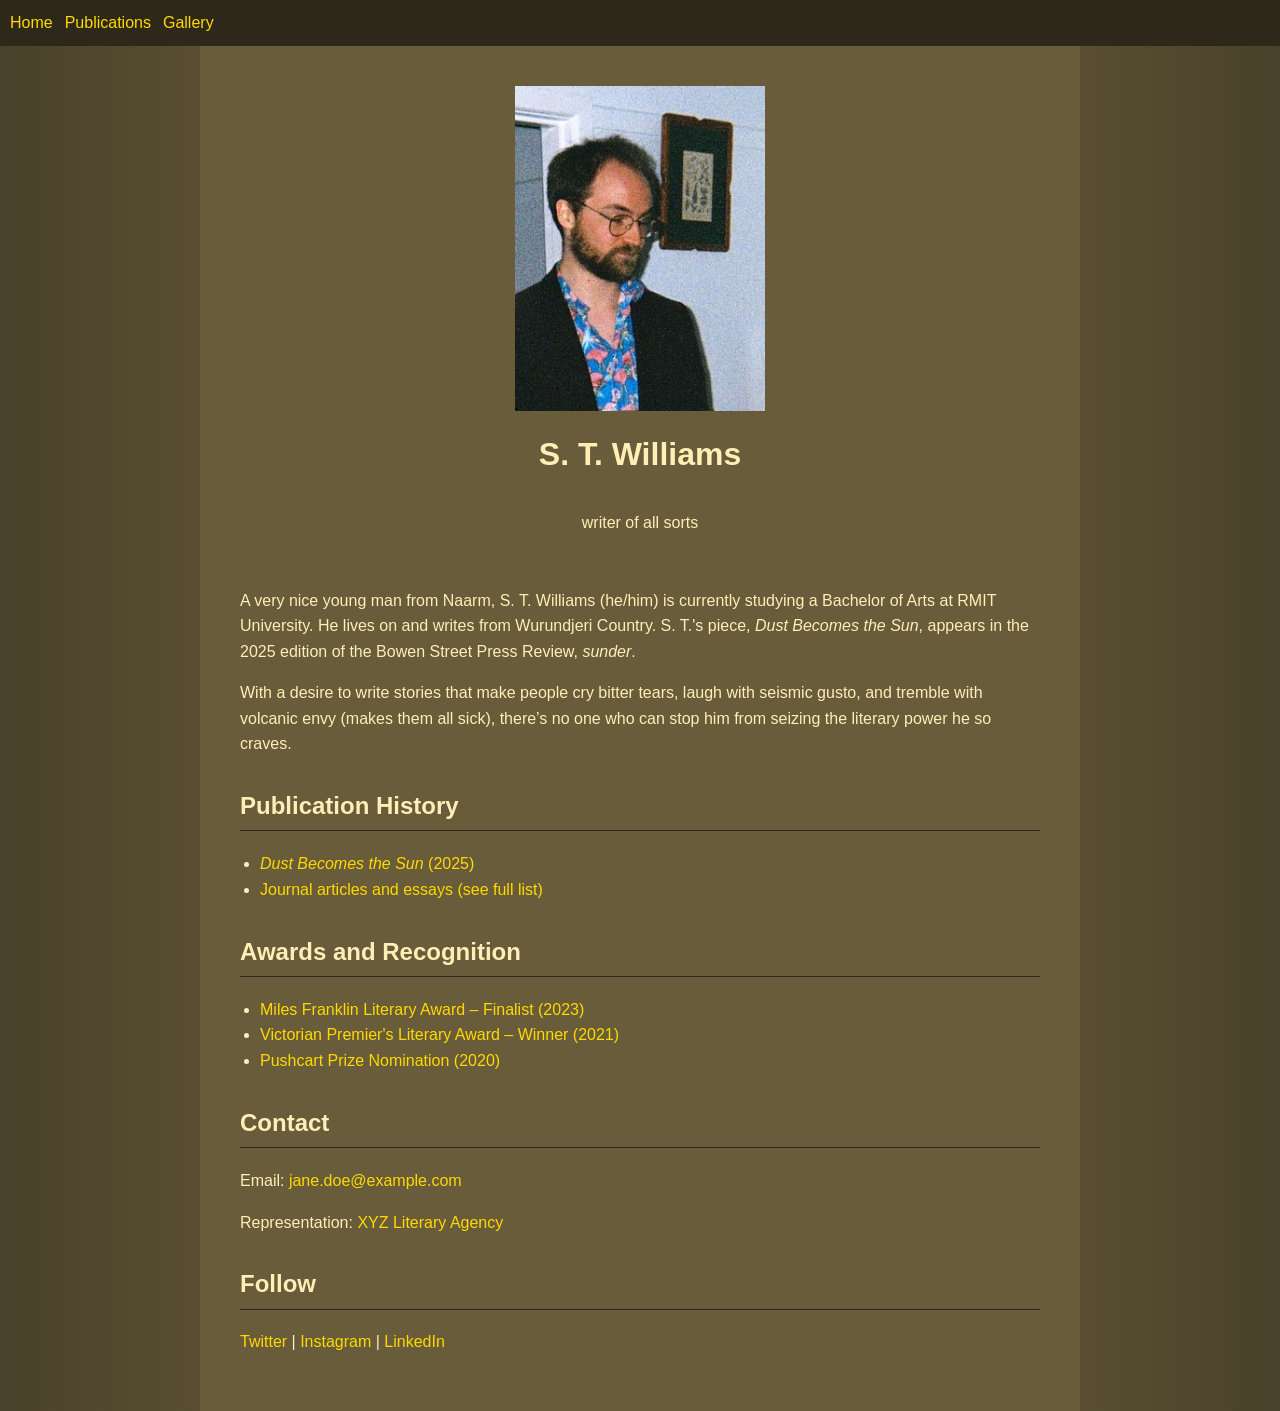
==== index.html @ f8585116 "first changes" ====
<!DOCTYPE html>
<html lang="en">
  <head>
    <meta charset="UTF-8" />
    <meta name="viewport" content="width=device-width, initial-scale=1.0" />
    <!-- import fonts here -->

    <title>S. T. Williams | Writer</title>
    <link rel="stylesheet" href="./style.css" />
  </head>
  
  <body>
      <!-- menu header -->
    <div id="header-placeholder"></div>
    <!-- load header -->
    <script>
      fetch("header.html")
        .then((res) => res.text())
        .then((html) => {
          document.getElementById("header-placeholder").innerHTML = html;
        });
    </script>

    <div class="container">
      <header>
        <!-- edit author headshot below -->
        <img
          src="./img/authorprofile.jpg"
          alt="Author Headshot"
        />
        <h1>S. T. Williams</h1>
        <p>writer of all sorts</p>
      </header>

      <section class="bio">
        <!-- edit author bio below -->
        <p>
          A very nice young man from Naarm, S. T. Williams (he/him) is currently studying a Bachelor of Arts at RMIT University. He lives on and writes from Wurundjeri Country. S. T.'s piece, <em>Dust Becomes the Sun</em>, appears in the 2025 edition of the Bowen Street Press Review, <em>sunder</em>.
        </p>
        <p>
          With a desire to write stories that make people cry bitter tears, laugh with seismic gusto, and tremble with volcanic envy (makes them all sick), there’s no one who can stop him from seizing the literary power he so craves.
        </p>
      </section>

      <section class="publications">
        <h2>Publication History</h2>
        <!-- edit author publications below, creating new list items -->
        <ul>
          <li><a href="#"><em>Dust Becomes the Sun</em> (2025)</a></li>
          <li>
            <a href="./publications.html"
              >Journal articles and essays (see full list)</a
            >
          </li>
        </ul>
      </section>

      <section class="awards">
        <h2>Awards and Recognition</h2>
        <ul>
          <li>
            <a href="#">Miles Franklin Literary Award – Finalist (2023)</a>
          </li>
          <li>
            <a href="#">Victorian Premier's Literary Award – Winner (2021)</a>
          </li>
          <li><a href="#">Pushcart Prize Nomination (2020)</a></li>
        </ul>
      </section>

      <section class="contact">
        <h2>Contact</h2>
        <p>
          Email: <a href="mailto:jane.doe@example.com">jane.doe@example.com</a>
        </p>
        <p>Representation: <a href="#">XYZ Literary Agency</a></p>
      </section>

      <section class="socials">
        <h2>Follow</h2>
        <p>
          <a href="https://twitter.com/janedoe">Twitter</a> |
          <a href="https://instagram.com/janedoe">Instagram</a> |
          <a href="https://linkedin.com/in/janedoe">LinkedIn</a>
        </p>
      </section>
    </div>
  </body>
</html>
---- style.css ----
/* make comments within this syntax */

body {
  font-family: Arial, sans-serif;
  line-height: 1.6;
  margin: 0;
  padding: 0;
  background:linear-gradient(to right, #4A412A, #685C3B, #685C3B, #4A412A);
  color: #ffeeb6;
}
.container {
  max-width: 800px;
  margin: auto;
  padding: 40px;
  background-color:#685C3B;
}
header {
  text-align: center;
  padding-bottom: 20px;
}
header img {
  width: 250px;
}
h1 {
  margin: 10px 0 5px;
  text-align: center;
  margin-bottom: 30px;
}
h2 {
  color: #ffeeb6;
  border-bottom: 1px solid #2E281A;
  padding-bottom: 5px;
  margin-top: 30px;
}
ul {
  padding-left: 20px;
}
a {
  color: #ffd900;
  text-decoration: none;
}
a:hover {
  text-decoration: underline;
}
.contact,
.socials {
  margin-top: 30px;
}

/* styling for publications.html */
.container2 {
  max-width: 1000px;
  margin: auto;
  padding: 20px;
  background-color: #ffffff;
}
.article-grid {
  display: grid;
  grid-template-columns: repeat(auto-fit, minmax(280px, 1fr));
  gap: 20px;
}
.article-card {
  background: #fdfdfd;
  border: 1px solid #dddddd;
  border-radius: 8px;
  overflow: hidden;
  transition: transform 0.3s ease;
}
.article-card:hover {
  transform: scale(1.02);
}
.article-image {
  width: 100%;
  height: 180px;
  object-fit: cover;
}
.article-content {
  padding: 15px;
}
.article-title {
  font-size: 1.1em;
  margin: 0 0 10px;
}
.article-title a {
  text-decoration: none;
  color: #ffd000;
}
.article-title a:hover {
  text-decoration: underline;
}
.journal-name {
  color: #666666;
  font-size: 0.95em;
}

/* styling for header.html */
.navbar {
  width: 100%;
  background-color: #2E281A;
  color: white;
  padding: 10px 10px;
}
.navbar nav {
  display: flex;
  flex-wrap: wrap;
  gap: 0.75rem;
}
.navbar nav a:hover {
  text-decoration: underline;
}
.spacer {
  height: 20px;
}
    .gallery {
      font-family: sans-serif;
      margin: 0;
      padding: 0;
      background-color: #f9f9f9;
      display: flex;
      flex-direction: column;
      align-items: center;
    }

    .feature-box {
      display: flex;
      flex-direction: column;
      align-items: center;
      background: white;
      box-shadow: 0 2px 10px rgba(0, 0, 0, 0.1);
      border-radius: 1rem;
      max-width: 800px;
      padding: 2rem;
      margin: 2rem;
      text-align: center;
    }
    .feature-box img {
      width: 100%;
      max-height: 400px;
      object-fit: cover;
      border-radius: 1rem;
      margin-bottom: 1.5rem;
    }
    .feature-box h2 {
      margin-bottom: 1rem;
    }
    .feature-box p {
      margin-bottom: 1rem;
    }
    .nav-buttons {
      display: flex;
      justify-content: space-between;
      width: 100%;
      max-width: 800px;
      margin-top: 1rem;
    }
    .nav-buttons button {
      background-color: #2E281A;
      color: white;
      border: none;
      padding: 0.75rem 1.5rem;
      border-radius: 0.5rem;
      cursor: pointer;
    }
    .nav-buttons button:hover {
      background-color: #2E281A;
    }
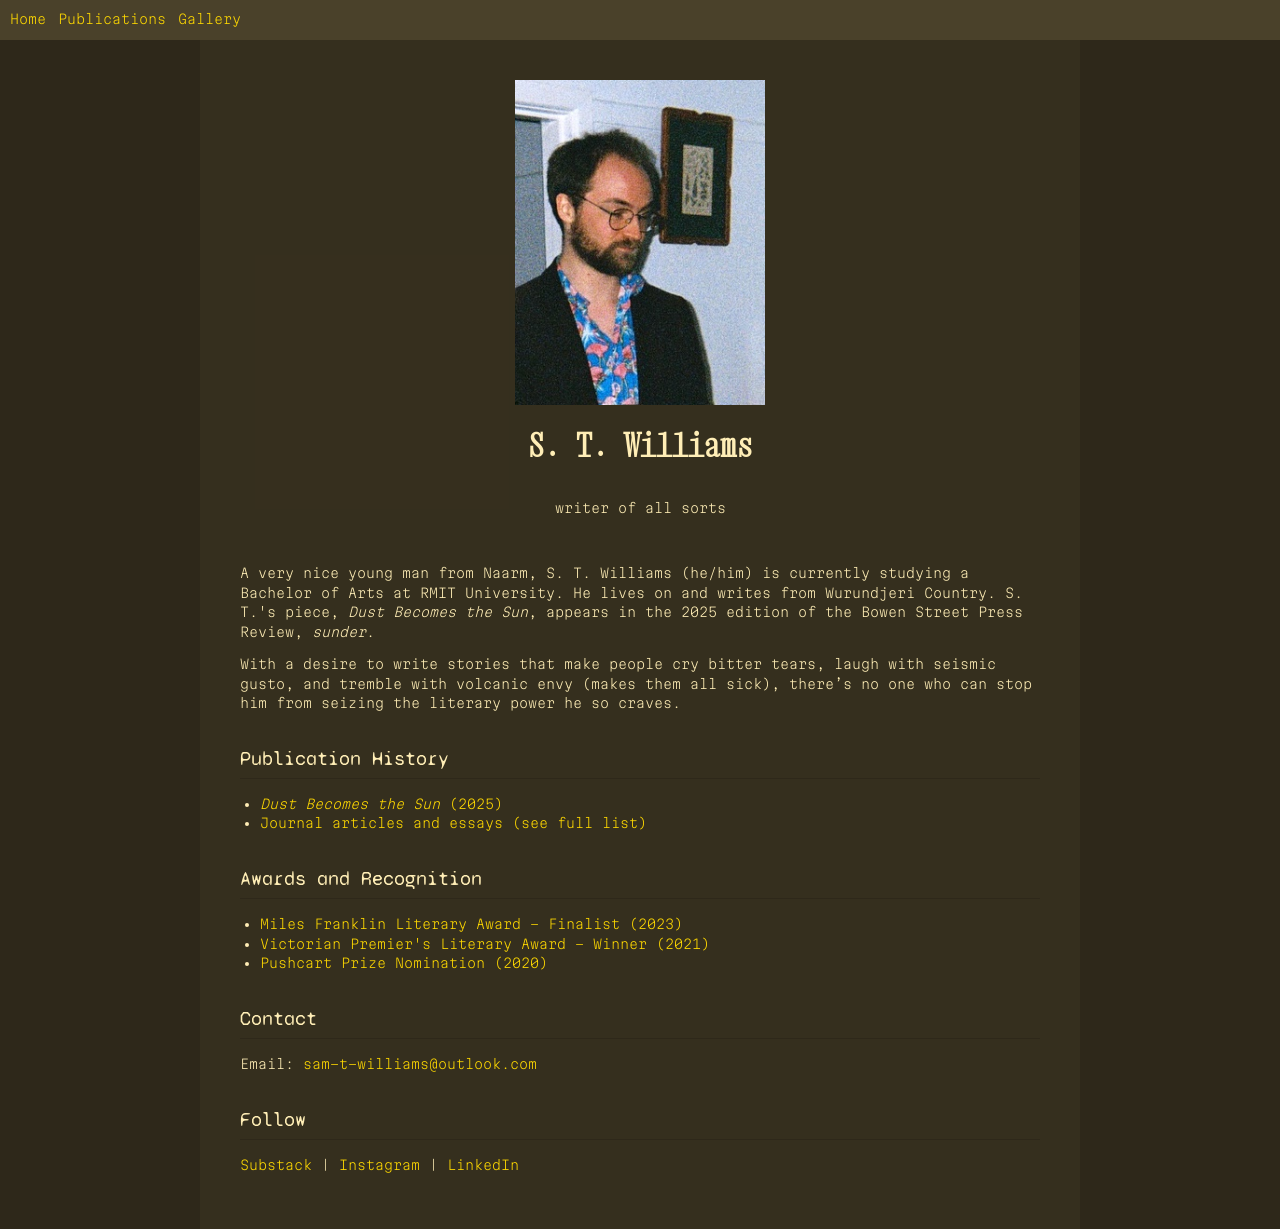
==== commit b2314738: "more little changes" ====
--- a/index.html
+++ b/index.html
@@ -4,7 +4,9 @@
     <meta charset="UTF-8" />
     <meta name="viewport" content="width=device-width, initial-scale=1.0" />
     <!-- import fonts here -->
-
+<link rel="preconnect" href="https://fonts.googleapis.com">
+<link rel="preconnect" href="https://fonts.gstatic.com" crossorigin>
+<link href="https://fonts.googleapis.com/css2?family=Martian+Mono:wght@100..800&family=Syne+Mono&family=Xanh+Mono:ital@0;1&display=swap" rel="stylesheet">
     <title>S. T. Williams | Writer</title>
     <link rel="stylesheet" href="./style.css" />
   </head>
@@ -71,15 +73,14 @@
       <section class="contact">
         <h2>Contact</h2>
         <p>
-          Email: <a href="mailto:jane.doe@example.com">jane.doe@example.com</a>
+          Email: <a href="mailto:sam-t-williams@outlook.com">sam-t-williams@outlook.com</a>
         </p>
-        <p>Representation: <a href="#">XYZ Literary Agency</a></p>
       </section>
 
       <section class="socials">
         <h2>Follow</h2>
         <p>
-          <a href="https://twitter.com/janedoe">Twitter</a> |
+          <a href="https://stwilly.substack.com">Substack</a> |
           <a href="https://instagram.com/janedoe">Instagram</a> |
           <a href="https://linkedin.com/in/janedoe">LinkedIn</a>
         </p>
--- a/style.css
+++ b/style.css
@@ -1,18 +1,20 @@
 /* make comments within this syntax */
 
 body {
-  font-family: Arial, sans-serif;
-  line-height: 1.6;
+  font-family: "Martian Mono", monospace;
+  font-size: small;
+  font-weight: 200;
+  line-height: 1.5;
   margin: 0;
   padding: 0;
-  background:linear-gradient(to right, #4A412A, #685C3B, #685C3B, #4A412A);
+  background-color:#2E281A;
   color: #ffeeb6;
 }
 .container {
   max-width: 800px;
   margin: auto;
   padding: 40px;
-  background-color:#685C3B;
+  background-color:#4a412a47;
 }
 header {
   text-align: center;
@@ -22,11 +24,17 @@
   width: 250px;
 }
 h1 {
+  font-family: "Xanh Mono", monospace;
+  font-size: xx-large;
+  font-weight: 1000;
   margin: 10px 0 5px;
   text-align: center;
   margin-bottom: 30px;
 }
 h2 {
+  font-family: "Syne Mono", monospace;
+  font-weight: 400;
+  font-style: normal;
   color: #ffeeb6;
   border-bottom: 1px solid #2E281A;
   padding-bottom: 5px;
@@ -96,7 +104,7 @@
 /* styling for header.html */
 .navbar {
   width: 100%;
-  background-color: #2E281A;
+  background-color: #4A412A;
   color: white;
   padding: 10px 10px;
 }
@@ -154,7 +162,7 @@
       margin-top: 1rem;
     }
     .nav-buttons button {
-      background-color: #2E281A;
+      background-color: #4A412A;
       color: white;
       border: none;
       padding: 0.75rem 1.5rem;
@@ -162,5 +170,5 @@
       cursor: pointer;
     }
     .nav-buttons button:hover {
-      background-color: #2E281A;
+      background-color: #4A412A;
     }
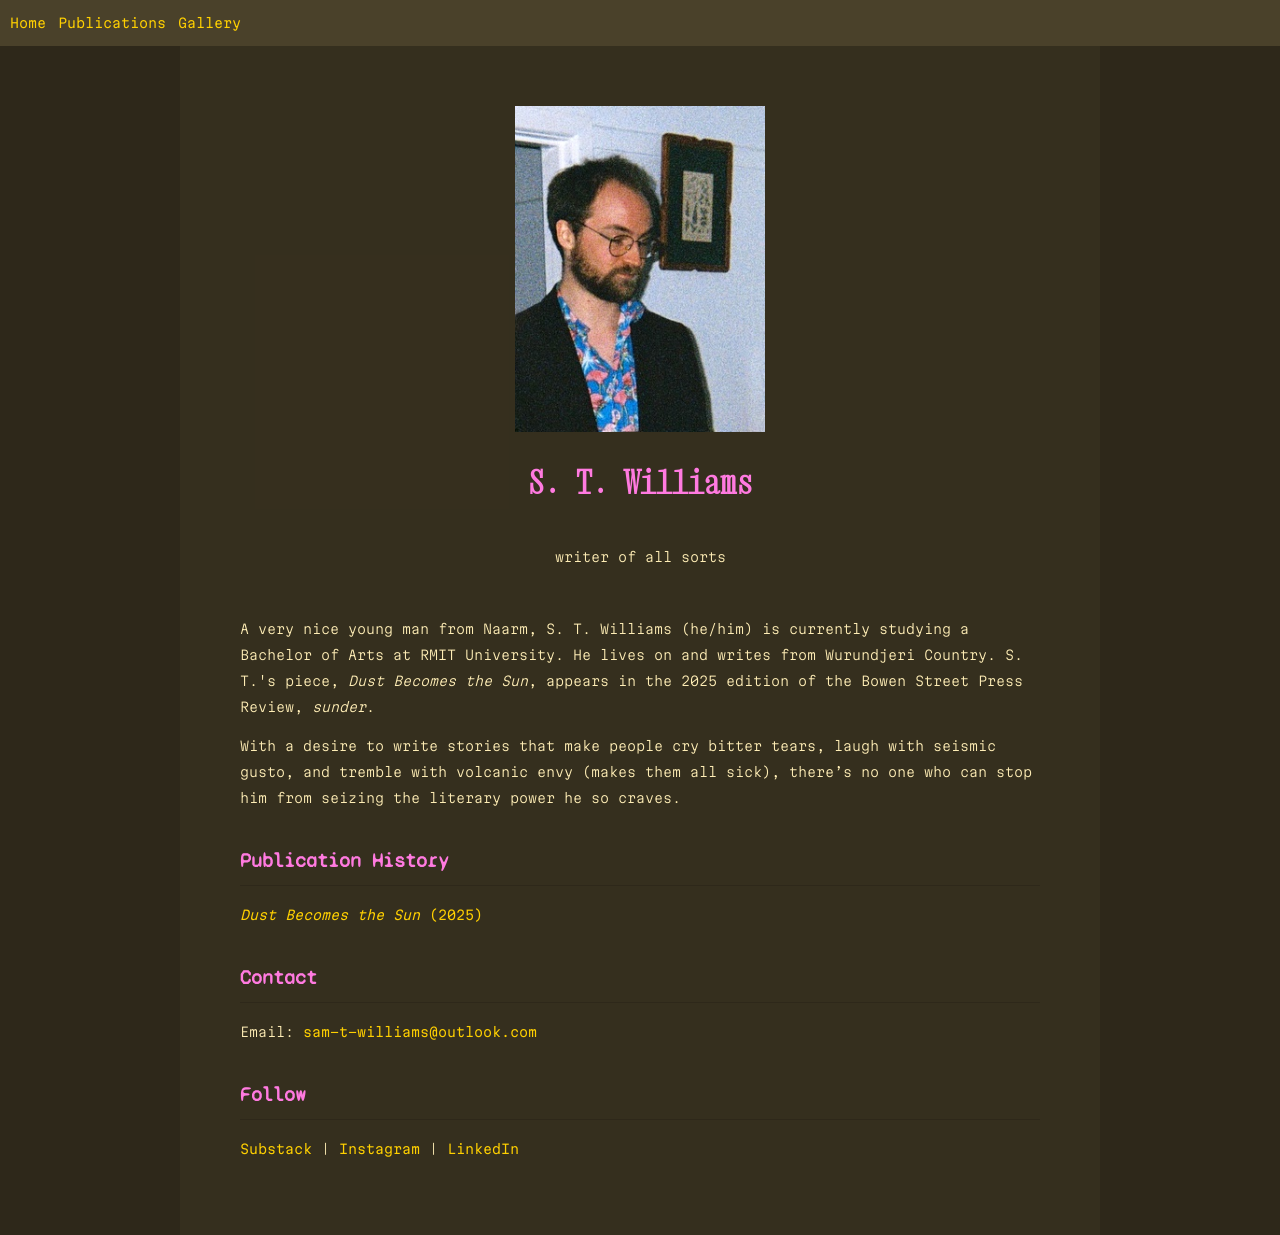
==== commit 300327fc: "awards, links" ====
--- a/index.html
+++ b/index.html
@@ -47,27 +47,7 @@
       <section class="publications">
         <h2>Publication History</h2>
         <!-- edit author publications below, creating new list items -->
-        <ul>
-          <li><a href="#"><em>Dust Becomes the Sun</em> (2025)</a></li>
-          <li>
-            <a href="./publications.html"
-              >Journal articles and essays (see full list)</a
-            >
-          </li>
-        </ul>
-      </section>
-
-      <section class="awards">
-        <h2>Awards and Recognition</h2>
-        <ul>
-          <li>
-            <a href="#">Miles Franklin Literary Award – Finalist (2023)</a>
-          </li>
-          <li>
-            <a href="#">Victorian Premier's Literary Award – Winner (2021)</a>
-          </li>
-          <li><a href="#">Pushcart Prize Nomination (2020)</a></li>
-        </ul>
+            <a href="https://bowenstreetpress.com/sunder/dust-becomes-the-sun"><em>Dust Becomes the Sun</em> (2025)</a>
       </section>
 
       <section class="contact">
@@ -81,8 +61,8 @@
         <h2>Follow</h2>
         <p>
           <a href="https://stwilly.substack.com">Substack</a> |
-          <a href="https://instagram.com/janedoe">Instagram</a> |
-          <a href="https://linkedin.com/in/janedoe">LinkedIn</a>
+          <a href="https://www.instagram.com/s.t.willy/">Instagram</a> |
+          <a href="https://www.linkedin.com/in/sam-williams-876824243/">LinkedIn</a>
         </p>
       </section>
     </div>
--- a/style.css
+++ b/style.css
@@ -3,8 +3,8 @@
 body {
   font-family: "Martian Mono", monospace;
   font-size: small;
-  font-weight: 200;
-  line-height: 1.5;
+  font-weight: 250;
+  line-height: 2.0;
   margin: 0;
   padding: 0;
   background-color:#2E281A;
@@ -13,7 +13,7 @@
 .container {
   max-width: 800px;
   margin: auto;
-  padding: 40px;
+  padding: 60px;
   background-color:#4a412a47;
 }
 header {
@@ -25,17 +25,18 @@
 }
 h1 {
   font-family: "Xanh Mono", monospace;
+  color: #ff7ae0;
   font-size: xx-large;
-  font-weight: 1000;
+  font-weight: 1400;
   margin: 10px 0 5px;
   text-align: center;
   margin-bottom: 30px;
 }
 h2 {
   font-family: "Syne Mono", monospace;
-  font-weight: 400;
+  font-weight: 600;
   font-style: normal;
-  color: #ffeeb6;
+  color: #ff7ae0;
   border-bottom: 1px solid #2E281A;
   padding-bottom: 5px;
   margin-top: 30px;
@@ -44,7 +45,8 @@
   padding-left: 20px;
 }
 a {
-  color: #ffd900;
+  color: #ffd000;
+  font-weight: 300;
   text-decoration: none;
 }
 a:hover {
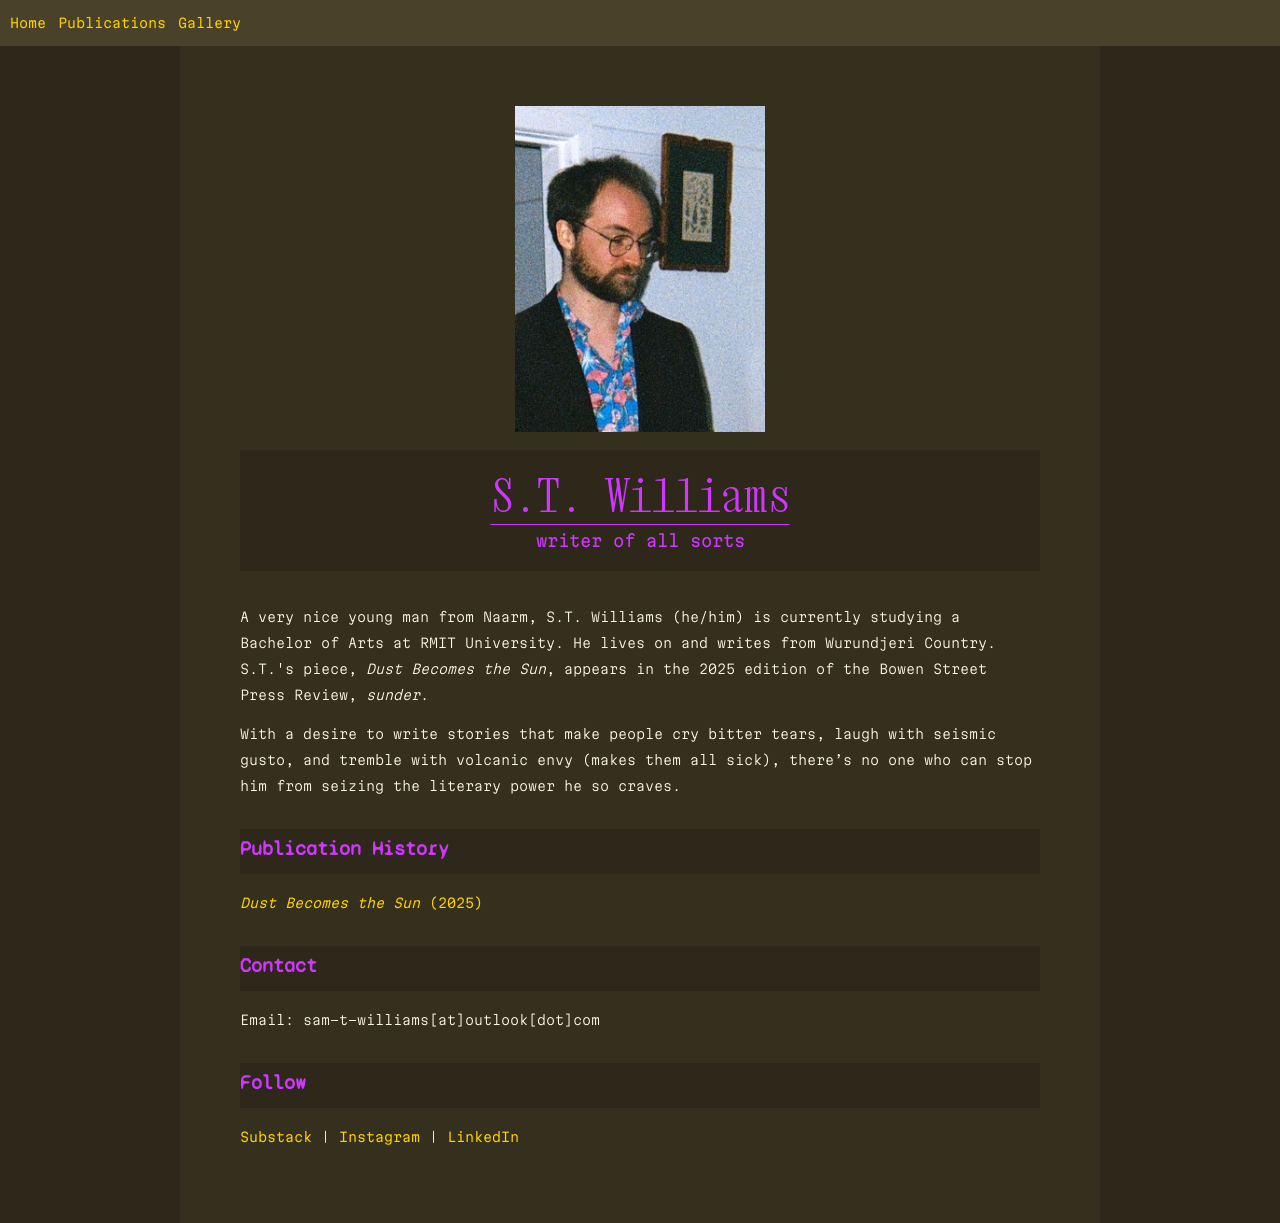
==== commit 4783d2f2: "changes 25 mar" ====
--- a/index.html
+++ b/index.html
@@ -30,14 +30,14 @@
           src="./img/authorprofile.jpg"
           alt="Author Headshot"
         />
-        <h1>S. T. Williams</h1>
-        <p>writer of all sorts</p>
+        <h1>S.T. Williams</h1>
+        <h3>writer of all sorts</h3>
       </header>
 
       <section class="bio">
         <!-- edit author bio below -->
         <p>
-          A very nice young man from Naarm, S. T. Williams (he/him) is currently studying a Bachelor of Arts at RMIT University. He lives on and writes from Wurundjeri Country. S. T.'s piece, <em>Dust Becomes the Sun</em>, appears in the 2025 edition of the Bowen Street Press Review, <em>sunder</em>.
+          A very nice young man from Naarm, S.T. Williams (he/him) is currently studying a Bachelor of Arts at RMIT University. He lives on and writes from Wurundjeri Country. S.T.'s piece, <em>Dust Becomes the Sun</em>, appears in the 2025 edition of the Bowen Street Press Review, <em>sunder</em>.
         </p>
         <p>
           With a desire to write stories that make people cry bitter tears, laugh with seismic gusto, and tremble with volcanic envy (makes them all sick), there’s no one who can stop him from seizing the literary power he so craves.
@@ -53,7 +53,7 @@
       <section class="contact">
         <h2>Contact</h2>
         <p>
-          Email: <a href="mailto:sam-t-williams@outlook.com">sam-t-williams@outlook.com</a>
+          Email: sam-t-williams[at]outlook[dot]com
         </p>
       </section>
 
--- a/style.css
+++ b/style.css
@@ -8,7 +8,7 @@
   margin: 0;
   padding: 0;
   background-color:#2E281A;
-  color: #ffeeb6;
+  color: #fffae8;
 }
 .container {
   max-width: 800px;
@@ -25,21 +25,36 @@
 }
 h1 {
   font-family: "Xanh Mono", monospace;
-  color: #ff7ae0;
-  font-size: xx-large;
-  font-weight: 1400;
+  color: #d036ff;
+  font-size: 3.5em;
+  font-weight: 100;
   margin: 10px 0 5px;
   text-align: center;
-  margin-bottom: 30px;
+  text-decoration: underline;
+  text-underline-offset: 11.5px;
+  text-decoration-thickness: 1px;
+  background-color:#2E281A;
+  margin-bottom: 0px;
 }
 h2 {
   font-family: "Syne Mono", monospace;
   font-weight: 600;
   font-style: normal;
-  color: #ff7ae0;
+  color: #d036ff;
+  background-color:#2E281A;
   border-bottom: 1px solid #2E281A;
   padding-bottom: 5px;
   margin-top: 30px;
+}
+h3 {
+  font-family: "Martian Mono", monospace;
+  font-size: 1.25em;
+  font-weight: 350;
+  line-height: 0;
+  margin: 0;
+  padding-bottom:30px;
+  color: #d036ff;
+  background-color:#2E281A;
 }
 ul {
   padding-left: 20px;
